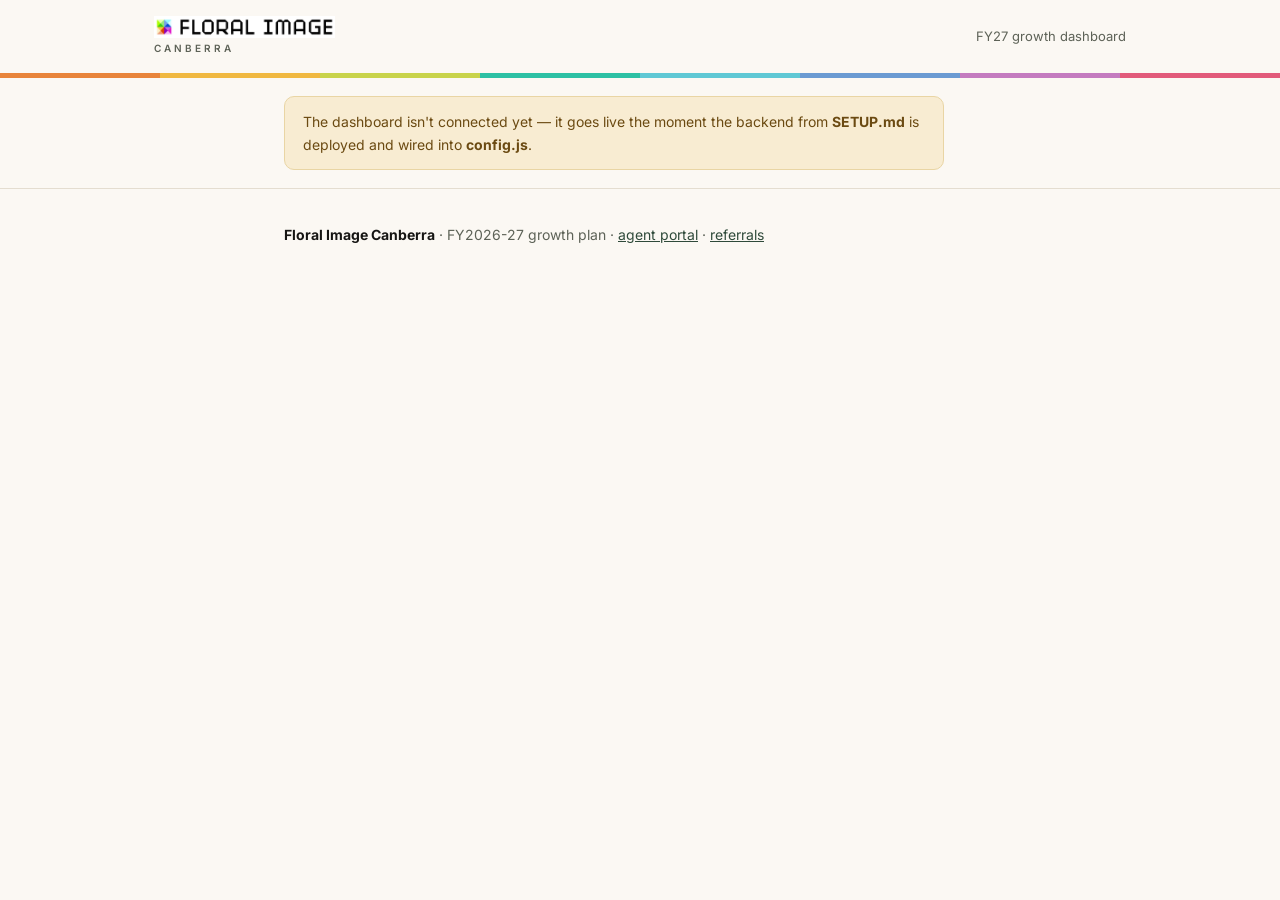
==== dashboard.html @ f084ac5d "Team growth dashboard: shared FY27 checklist (PIN-gated, Sheet-backed task API) Co-Authored-By: Clau" ====
<!DOCTYPE html>
<html lang="en-AU">
<head>
<meta charset="utf-8">
<meta name="viewport" content="width=device-width, initial-scale=1">
<title>Growth Dashboard — Floral Image Canberra</title>
<meta name="robots" content="noindex">
<link rel="preconnect" href="https://fonts.googleapis.com">
<link rel="preconnect" href="https://fonts.gstatic.com" crossorigin>
<link href="https://fonts.googleapis.com/css2?family=Cormorant+Garamond:wght@400;500;600;700&family=Inter:wght@400;500;600;700&display=swap" rel="stylesheet">
<link rel="stylesheet" href="styles.css">
<link rel="icon" href="data:image/svg+xml,%3Csvg xmlns='http://www.w3.org/2000/svg' viewBox='0 0 32 32'%3E%3Ccircle cx='16' cy='12' r='8' fill='%232C5A40'/%3E%3Crect x='14.5' y='18' width='3' height='11' rx='1.5' fill='%232C5A40'/%3E%3C/svg%3E">
<style>
  .dash-head{display:flex;align-items:baseline;justify-content:space-between;gap:16px;flex-wrap:wrap;margin:34px 0 8px}
  .dash-head h1{font-size:clamp(30px,4.5vw,42px);margin:0}
  .progress-hero{background:var(--card);border:1px solid var(--line);border-radius:12px;padding:20px 24px;margin:18px 0 30px}
  .bar{height:10px;background:var(--euc-soft);border-radius:999px;overflow:hidden}
  .bar>span{display:block;height:100%;background:var(--euc);border-radius:999px;transition:width .4s ease}
  .progress-hero .nums{display:flex;justify-content:space-between;align-items:baseline;margin-bottom:10px;gap:10px;flex-wrap:wrap}
  .progress-hero .pct{font-family:var(--serif);font-size:34px;font-weight:600;color:var(--euc)}
  .phase{margin:26px 0}
  .phase-head{display:flex;align-items:baseline;justify-content:space-between;gap:12px;margin-bottom:10px}
  .phase-head h2{font-size:24px;margin:0}
  .phase-head .count{font-size:13px;color:var(--muted);white-space:nowrap;font-variant-numeric:tabular-nums}
  .phase .bar{height:5px;margin-bottom:12px}
  ul.tasks{list-style:none;margin:0;padding:0}
  ul.tasks li{display:flex;align-items:flex-start;gap:12px;background:var(--card);border:1px solid var(--line);border-radius:10px;padding:13px 16px;margin-bottom:8px}
  ul.tasks li.done{background:var(--euc-soft);border-color:transparent}
  .tick{flex:none;width:24px;height:24px;border:2px solid var(--euc);border-radius:7px;background:#fff;cursor:pointer;display:flex;align-items:center;justify-content:center;padding:0}
  li.done .tick{background:var(--euc)}
  .tick svg{opacity:0}
  li.done .tick svg{opacity:1}
  .task-txt{flex:1;font-size:15px;line-height:1.45}
  li.done .task-txt{text-decoration:line-through;color:var(--muted)}
  .task-meta{font-size:11.5px;color:var(--muted);margin-top:2px}
  .chip{flex:none;font-size:11px;font-weight:700;letter-spacing:.06em;text-transform:uppercase;border-radius:999px;padding:3px 10px;margin-top:2px}
  .chip.aaron{background:#f8ecd2;color:#6b4a12}
  .chip.sam{background:#f3dbe5;color:#8c2f55}
  .chip.claude{background:var(--euc-soft);color:var(--euc)}
  .chip.team{background:#e3e8f2;color:#3d5580}
  .addbox{display:flex;gap:8px;flex-wrap:wrap;margin-top:26px;background:var(--card);border:1px dashed var(--line);border-radius:10px;padding:14px}
  .addbox input[type=text]{flex:2;min-width:200px}
  .addbox select{flex:1;min-width:120px;padding:11px 10px;font-size:14px;border:1.5px solid var(--line);border-radius:8px;background:#fff;font-family:var(--sans)}
  .gate{max-width:420px;margin:60px auto;background:var(--card);border:1px solid var(--line);border-radius:14px;padding:34px}
  .gate h1{font-size:30px}
  .toolbar{display:flex;gap:10px;align-items:center;flex-wrap:wrap}
  .toolbar .btn{padding:9px 18px;font-size:14px}
  .whoami{font-size:13px;color:var(--muted)}
  #dash-error{color:#a3402a;font-size:14px;margin-top:8px;display:none}
</style>
</head>
<body>

<div class="topbar">
  <div class="wrap">
    <a class="wordmark" href="dashboard.html"><img src="img/logo-black.png" alt="Floral Image"><small>CANBERRA</small></a>
    <span class="topnote">FY27 growth dashboard</span>
  </div>
</div>
<div class="mosaic" aria-hidden="true"></div>

<div class="wrap narrow">

  <div class="banner-warn" id="dash-offline" hidden>The dashboard isn't connected yet — it goes live the moment the backend from <b>SETUP.md</b> is deployed and wired into <b>config.js</b>.</div>

  <!-- PIN gate -->
  <div class="gate" id="gate" hidden>
    <span class="eyebrow">Team access</span>
    <h1>Growth dashboard</h1>
    <p style="font-size:15px;color:var(--muted)">Enter the team PIN and pick who you are — ticks get credited to you.</p>
    <label for="gate-pin">Team PIN</label>
    <input id="gate-pin" type="text" inputmode="text" autocomplete="off">
    <label for="gate-who">You are</label>
    <select id="gate-who" style="width:100%;padding:11px 13px;font-size:16px;border:1.5px solid var(--line);border-radius:8px;background:#fff;font-family:var(--sans)">
      <option>Aaron</option><option>Sam</option><option>Team</option>
    </select>
    <div id="dash-error"></div>
    <p style="margin-top:18px"><button class="btn" id="gate-go">Open dashboard</button></p>
  </div>

  <!-- Dashboard -->
  <div id="dash" hidden>
    <div class="dash-head">
      <h1>The plan, ticking over.</h1>
      <div class="toolbar">
        <span class="whoami" id="whoami"></span>
        <button class="btn ghost" id="refresh-btn" type="button">Refresh</button>
      </div>
    </div>
    <div class="progress-hero">
      <div class="nums"><span class="pct" id="total-pct">0%</span><span class="count" id="total-count" style="color:var(--muted);font-size:14px"></span></div>
      <div class="bar"><span id="total-bar" style="width:0%"></span></div>
    </div>
    <div id="phases"></div>
    <div class="addbox">
      <input type="text" id="add-task" placeholder="Add a task…" maxlength="200">
      <select id="add-phase"></select>
      <select id="add-owner"><option>Aaron</option><option>Sam</option><option>Claude</option><option selected>Team</option></select>
      <button class="btn" id="add-btn" type="button">Add</button>
    </div>
    <p class="hint" style="margin-top:14px">Everything here lives in the "Tasks" tab of the <b>Floral Image Canberra — Agent Gifts</b> Google Sheet — edit there or here, same list. PIN is set in the Apps Script (<span style="font-family:monospace">DASH_PIN</span>).</p>
  </div>

</div>

<footer>
  <div class="wrap narrow">
    <strong style="color:var(--ink)">Floral Image Canberra</strong> · FY2026-27 growth plan ·
    <a href="index.html">agent portal</a> · <a href="refer.html">referrals</a>
  </div>
</footer>

<script src="config.js?v=2"></script>
<script src="portal.js"></script>
<script>FIPortal.initDashboard();</script>
</body>
</html>
---- styles.css ----
/* Floral Image Canberra — Agent Gifting + Referral Portal
   House style per Vancouver recruiting + Puget Sound pages:
   Cormorant Garamond display · Inter body · cream/forest · mosaic ribbon */
:root{
  --paper:#fbf8f3; --ink:#161513; --muted:#5d6257;
  --euc:#2f4a3a; --euc-deep:#243a2d; --euc-soft:#edf0e6;
  --gold:#f0b840; --peony:#e25b7a; --line:#e4ddd0; --card:#ffffff;
  --serif:'Cormorant Garamond',"Iowan Old Style",Palatino,Georgia,serif;
  --sans:'Inter',-apple-system,BlinkMacSystemFont,"Helvetica Neue",Helvetica,Arial,sans-serif;
}
*{box-sizing:border-box}
html{background:var(--paper);scroll-behavior:smooth}
@media (prefers-reduced-motion:reduce){html{scroll-behavior:auto}}
body{margin:0;font-family:var(--sans);color:var(--ink);line-height:1.65;font-size:16px}
.wrap{max-width:1020px;margin:0 auto;padding:0 24px}
.narrow{max-width:760px}
img{max-width:100%}

/* brand mosaic ribbon (echoes the van wrap) */
.mosaic{height:5px;background:linear-gradient(90deg,
  #e8843a 0 12.5%,#f0b840 12.5% 25%,#c8d34a 25% 37.5%,#2dc1a4 37.5% 50%,
  #5fc8d4 50% 62.5%,#6b9bd2 62.5% 75%,#c47bbf 75% 87.5%,#e25b7a 87.5% 100%)}

/* header */
.topbar{background:var(--paper)}
.topbar .wrap{display:flex;align-items:center;justify-content:space-between;gap:14px;padding:16px 24px}
.wordmark{display:flex;flex-direction:column;gap:2px;text-decoration:none}
.wordmark img{height:22px;width:auto}
.wordmark small{font-size:10px;letter-spacing:.3em;color:var(--muted);font-weight:600;font-family:var(--sans)}
.topbar .cta{font-size:14px;padding:11px 20px}
.topnote{font-size:13px;color:var(--muted)}

.eyebrow{font-size:12px;letter-spacing:.18em;text-transform:uppercase;color:var(--euc);font-weight:700;font-family:var(--sans)}
h1{font-family:var(--serif);font-weight:600;font-size:clamp(40px,6vw,64px);line-height:1.04;margin:.25em 0 .3em;text-wrap:balance;color:var(--ink)}
h2{font-family:var(--serif);font-weight:600;font-size:clamp(30px,4vw,42px);line-height:1.1;margin:0 0 14px;text-wrap:balance}
h3{font-size:16.5px;font-weight:650;margin:0 0 6px;font-family:var(--sans)}
p{margin:0 0 14px;max-width:64ch}
.lede{font-size:19px;color:var(--muted);max-width:56ch}

.btn{display:inline-block;background:var(--euc);color:#fbf8f3;border:none;border-radius:999px;
  padding:14px 30px;font-size:16px;font-weight:600;text-decoration:none;cursor:pointer;font-family:var(--sans)}
.btn:hover{background:var(--euc-deep)}
.btn:focus-visible,a:focus-visible,input:focus-visible,textarea:focus-visible,select:focus-visible,summary:focus-visible{outline:2.5px solid var(--gold);outline-offset:2px}
.btn.ghost{background:transparent;color:var(--euc);border:1.5px solid var(--euc)}
.btn.ghost:hover{background:var(--euc-soft)}
.btn[disabled]{opacity:.55;cursor:not-allowed}

section{padding:72px 0}
section.tint{background:var(--euc-soft)}
section.forest{background:var(--euc);color:#f4f1e9}
section.forest .eyebrow{color:var(--gold)}
section.forest h2{color:#fbf8f3}
section.forest p{color:#dfe5d8}

.grid3{display:grid;grid-template-columns:repeat(auto-fit,minmax(240px,1fr));gap:18px}
.grid2{display:grid;grid-template-columns:repeat(auto-fit,minmax(280px,1fr));gap:36px;align-items:center}
.panel{background:var(--card);border:1px solid var(--line);border-radius:12px;padding:24px 26px}
.step-num{font-family:var(--serif);font-size:42px;color:var(--euc);line-height:1;margin-bottom:8px;font-weight:600}

.photo{border-radius:14px;box-shadow:0 14px 40px rgba(22,21,19,.14);width:100%;object-fit:cover}

/* trust strip */
.trust{display:flex;flex-wrap:wrap;gap:12px 40px;align-items:baseline;border-top:1px solid var(--line);border-bottom:1px solid var(--line);padding:18px 0;font-size:14px;color:var(--muted)}
.trust b{color:var(--ink);font-family:var(--serif);font-size:26px;font-weight:600}

/* the co-branded card mock */
.giftcard{background:#fffdf8;border:1px solid #eae3d3;border-radius:12px;box-shadow:0 12px 34px rgba(22,21,19,.13);
  padding:28px 30px;max-width:430px;font-family:var(--serif)}
.giftcard .sprig{margin-bottom:10px}
.giftcard .msg{font-size:19px;line-height:1.45;min-height:74px;white-space:pre-wrap}
.giftcard .from{margin-top:14px;font-size:15px;color:var(--muted)}
.giftcard .brand{margin-top:18px;padding-top:12px;border-top:1px solid #efe8d9;font-family:var(--sans);
  font-size:10px;letter-spacing:.18em;text-transform:uppercase;color:var(--euc);display:flex;justify-content:space-between;gap:8px;flex-wrap:wrap}

/* reassurance */
.assure{border-left:3px solid var(--euc);background:var(--euc-soft);border-radius:0 10px 10px 0;padding:18px 22px;margin:22px 0}
.assure ul{margin:6px 0 0;padding-left:20px}
.assure li{margin-bottom:5px}

/* forms */
form{max-width:660px}
fieldset{border:none;margin:0 0 10px;padding:0}
legend{font-family:var(--serif);font-size:26px;font-weight:600;padding:0;margin:28px 0 12px;color:var(--ink)}
label{display:block;font-size:13.5px;font-weight:600;margin:15px 0 5px}
label .opt{color:var(--muted);font-weight:400}
input[type=text],input[type=tel],input[type=email],textarea,select{
  width:100%;padding:12px 14px;font-size:16px;font-family:var(--sans);color:var(--ink);
  background:#fff;border:1.5px solid var(--line);border-radius:8px}
textarea{resize:vertical;min-height:90px}
input:focus,textarea:focus{border-color:var(--euc)}
.hint{font-size:12.5px;color:var(--muted);margin-top:4px}
.row2{display:grid;grid-template-columns:1fr 1fr;gap:0 16px}
@media(max-width:560px){.row2{grid-template-columns:1fr}}
.radio-cards{display:grid;grid-template-columns:1fr 1fr;gap:12px;margin-top:6px}
@media(max-width:560px){.radio-cards{grid-template-columns:1fr}}
.radio-cards label{display:block;margin:0;border:1.5px solid var(--line);border-radius:10px;background:#fff;
  padding:15px 17px;cursor:pointer;font-weight:600;font-size:15px}
.radio-cards label span{display:block;font-weight:400;font-size:13px;color:var(--muted);margin-top:2px}
.radio-cards input{position:absolute;opacity:0;width:1px;height:1px}
.radio-cards label.on{border-color:var(--euc);background:var(--euc-soft)}
.charcount{font-size:12px;color:var(--muted);text-align:right;margin-top:3px}
.err{color:#a3402a;font-size:13px;margin-top:5px;display:none}
.field.bad input,.field.bad textarea{border-color:#a3402a}
.field.bad .err{display:block}
.formfoot{margin-top:28px;display:flex;align-items:center;gap:16px;flex-wrap:wrap}
.sending{display:none;color:var(--muted);font-size:14px}

/* success + banners */
.success{display:none;background:var(--card);border:1px solid var(--line);border-radius:14px;padding:36px 34px;max-width:660px}
.success h2{color:var(--euc)}
.banner-warn{background:#f8ecd2;color:#6b4a12;border:1px solid #e9d5a4;border-radius:10px;padding:13px 18px;font-size:14px;margin:18px 0;max-width:660px}

/* agent page header */
.agent-head{display:flex;align-items:center;gap:18px;padding:34px 0 6px;flex-wrap:wrap}
.agent-logo{height:56px;max-width:200px;object-fit:contain}
.agent-logo-fallback{width:56px;height:56px;border-radius:10px;background:var(--euc);color:#fbf8f3;
  display:flex;align-items:center;justify-content:center;font-family:var(--serif);font-size:26px}
.agent-head .partner{font-size:11px;letter-spacing:.18em;text-transform:uppercase;color:var(--muted);font-weight:600}
.agent-head .aname{font-family:var(--serif);font-size:26px;line-height:1.15;font-weight:600}

/* faq */
details{border:1px solid var(--line);border-radius:10px;background:var(--card);margin:10px 0;max-width:760px}
summary{cursor:pointer;padding:15px 20px;font-weight:600;font-size:15px}
details>div{padding:0 20px 15px;font-size:15px}

footer{border-top:1px solid var(--line);padding:34px 0 64px;font-size:14px;color:var(--muted)}
footer a{color:var(--euc)}
footer img{height:18px;opacity:.85;display:block;margin-bottom:10px}
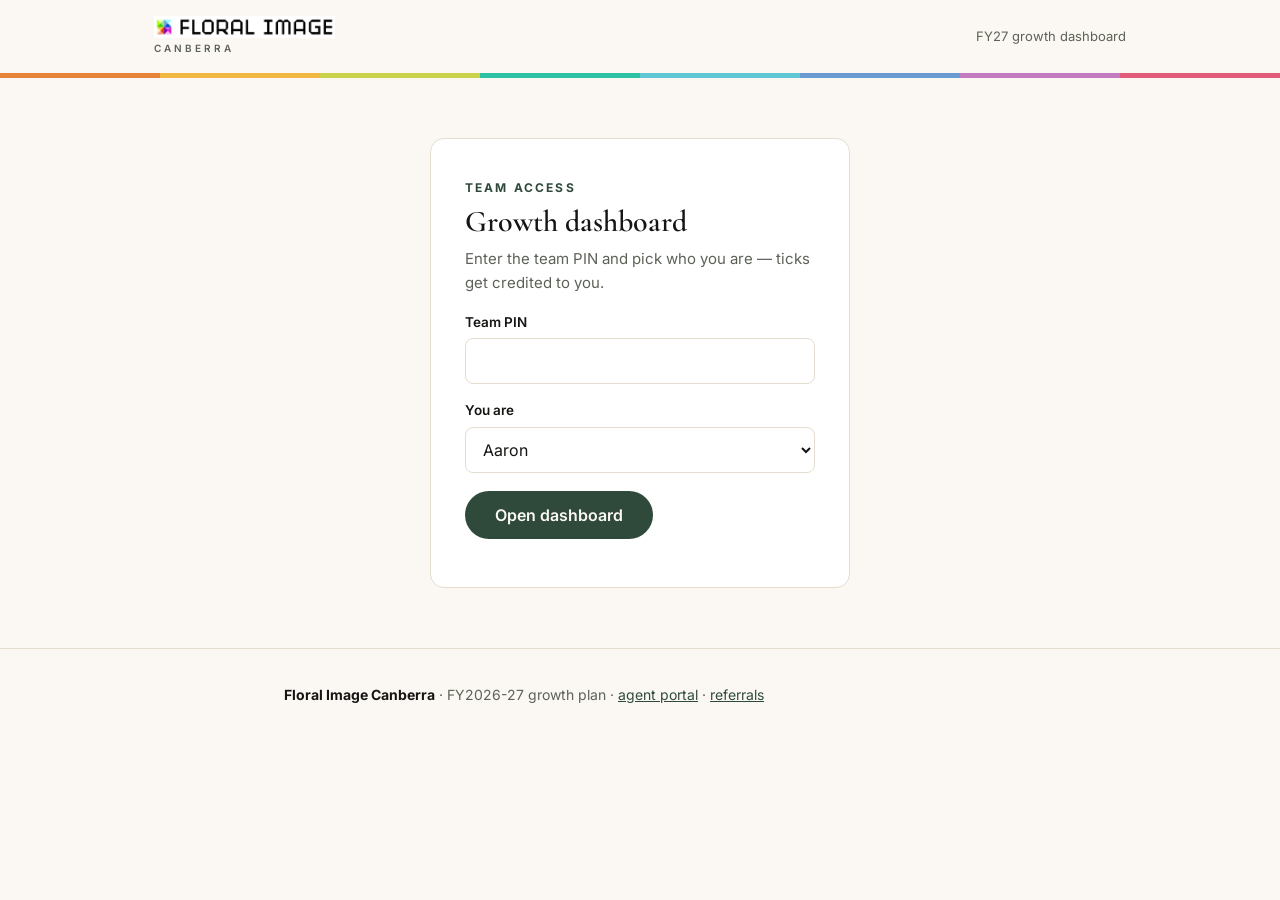
==== commit dcab98c7: "Wire live Apps Script backend (gifts + referrals + dashboard live) Co-Authored-By: Claude Fable 5 <n" ====
--- a/dashboard.html
+++ b/dashboard.html
@@ -110,7 +110,7 @@
   </div>
 </footer>
 
-<script src="config.js?v=2"></script>
+<script src="config.js?v=3"></script>
 <script src="portal.js"></script>
 <script>FIPortal.initDashboard();</script>
 </body>
